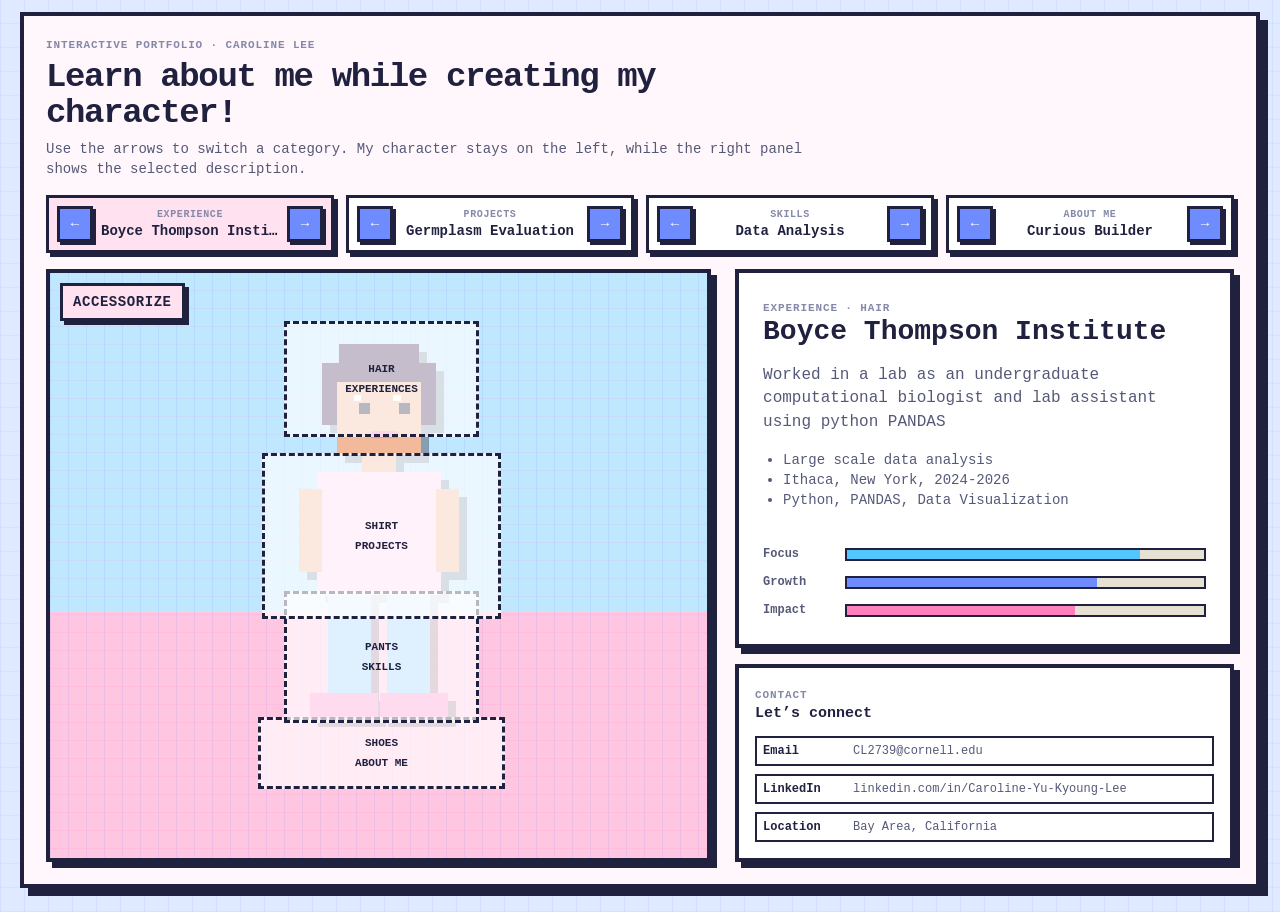
==== MAIN.html @ 35ffd101 "Main File Commit" ====
<!doctype html>
<html lang="en">
<head>
<meta charset="utf-8" />
<meta name="viewport" content="width=device-width, initial-scale=1" />
<title>Pixel Character Portfolio</title>
<style>
    :root {
      color-scheme: light;
      --bg-chrome: #dfe9ff;
      --bg-editor: #fff7fb;
      --bg-card: #ffffff;
      --text-primary: #20213f;
      --text-secondary: #555978;
      --text-muted: #8589a8;
      --stroke: #20213f;
      --accent: #6f8cff;
      --accent-dark: #5574e8;
      --green: #54c6ff;
      --orange: #ff7fbd;
      --yellow: #ffe1f0;
      --shadow: #20213f;
      --space-1: 4px;
      --space-2: 8px;
      --space-3: 12px;
      --space-4: 16px;
      --space-5: 20px;
      --space-6: 24px;
      font-family: "Courier New", ui-monospace, SFMono-Regular, Menlo, Consolas, monospace;
    }
 
    * { box-sizing: border-box; }
    html, body { height: 100%; }
    body {
      margin: 0;
      min-height: 100vh;
      min-height: 100svh;
      color: var(--text-primary);
      background:
        linear-gradient(90deg, rgba(111,140,255,.10) 1px, transparent 1px),
        linear-gradient(0deg, rgba(255,127,189,.10) 1px, transparent 1px),
        var(--bg-chrome);
      background-size: 24px 24px;
      image-rendering: pixelated;
      -webkit-font-smoothing: none;
      font-size: 14px;
      line-height: 20px;
    }
 
    h1, h2, h3, p { margin: 0; }
    h1 { font-size: clamp(22px, 3vw, 34px); line-height: 1.05; font-weight: 900; letter-spacing: -0.04em; }
    h2 { font-size: clamp(20px, 2.2vw, 28px); line-height: 1.1; font-weight: 900; }
    h3 { font-size: 15px; line-height: 20px; font-weight: 900; }
    button { font: inherit; cursor: pointer; }
    strong { font-weight: 900; }
 
    .page {
      width: min(1240px, calc(100vw - 24px));
      height: calc(100svh - 24px);
      margin: 12px auto;
      padding: clamp(12px, 2vw, 22px);
      display: grid;
      grid-template-rows: auto auto minmax(0, 1fr);
      gap: var(--space-4);
      background: var(--bg-editor);
      border: 4px solid var(--stroke);
      box-shadow: 8px 8px 0 var(--shadow);
      overflow: hidden;
    }
 
    .topbar {
      display: flex;
      align-items: flex-end;
      justify-content: space-between;
      gap: var(--space-4);
    }
 
    .intro { display: grid; gap: var(--space-2); max-width: 760px; }
    .eyebrow {
      font-size: 11px;
      line-height: 14px;
      font-weight: 900;
      letter-spacing: .08em;
      text-transform: uppercase;
      color: var(--text-muted);
    }
    .text-secondary { color: var(--text-secondary); }
    .text-small { font-size: 12px; line-height: 16px; }
 
 
    .switchboard {
      display: grid;
      grid-template-columns: repeat(4, minmax(0, 1fr));
      gap: var(--space-3);
    }
 
    .switch-card {
      display: grid;
      grid-template-columns: 36px minmax(0, 1fr) 36px;
      gap: var(--space-2);
      align-items: center;
      padding: var(--space-2);
      border: 3px solid var(--stroke);
      background: #ffffff;
      box-shadow: 4px 4px 0 var(--shadow);
    }
    .switch-card.active { background: var(--yellow); }
    .switch-meta { min-width: 0; text-align: center; }
    .switch-label {
      display: block;
      font-size: 10px;
      line-height: 13px;
      font-weight: 900;
      letter-spacing: .06em;
      text-transform: uppercase;
      color: var(--text-muted);
    }
    .switch-name {
      display: block;
      overflow: hidden;
      text-overflow: ellipsis;
      white-space: nowrap;
      font-weight: 900;
    }
    .arrow {
      width: 36px;
      height: 36px;
      border: 3px solid var(--stroke);
      background: var(--accent);
      color: #ffffff;
      box-shadow: 3px 3px 0 var(--shadow);
      font-weight: 900;
    }
    .arrow:hover, .arrow:focus-visible { background: var(--accent-dark); outline: 3px solid var(--orange); outline-offset: 2px; }
    .arrow:active { transform: translate(3px, 3px); box-shadow: none; }
 
    .play-area {
      min-height: 0;
      display: grid;
      grid-template-columns: minmax(390px, 58%) minmax(320px, 42%);
      gap: clamp(14px, 2vw, 24px);
      align-items: stretch;
    }
 
    .panel {
      min-height: 0;
      border: 4px solid var(--stroke);
      background: var(--bg-card);
      box-shadow: 6px 6px 0 var(--shadow);
    }
 
    .info-column {
      min-height: 0;
      height: 100%;
      display: grid;
      grid-template-rows: minmax(0, 1fr) auto;
      gap: var(--space-4);
    }
 
    .description-panel {
      min-height: 0;
      height: 100%;
      padding: clamp(16px, 2vw, 24px);
      display: grid;
      grid-template-rows: auto auto minmax(0, 1fr) auto;
      gap: var(--space-4);
      overflow: hidden;
    }
 
    .contact-panel {
      padding: var(--space-4);
      display: grid;
      gap: var(--space-3);
    }
    .contact-grid {
      display: grid;
      grid-template-columns: 1fr;
      gap: var(--space-2);
    }
    .contact-item {
      display: grid;
      grid-template-columns: 82px minmax(0, 1fr);
      gap: var(--space-2);
      align-items: center;
      min-height: 30px;
      padding: 4px 6px;
      border: 2px solid var(--stroke);
      background: #ffffff;
      font-size: 12px;
      line-height: 16px;
    }
    .contact-item span:last-child {
      overflow: hidden;
      text-overflow: ellipsis;
      white-space: nowrap;
      color: var(--text-secondary);
    }
 
    .detail-header {
      display: flex;
      align-items: flex-start;
      justify-content: space-between;
      gap: var(--space-3);
    }
 
    .badge {
      display: inline-flex;
      align-items: center;
      padding: 4px 8px;
      border: 3px solid var(--stroke);
      background: var(--accent);
      color: #ffffff;
      box-shadow: 3px 3px 0 var(--shadow);
      font-size: 11px;
      line-height: 14px;
      font-weight: 900;
      letter-spacing: .04em;
      text-transform: uppercase;
      white-space: nowrap;
    }
 
    .detail-body {
      color: var(--text-secondary);
      font-size: clamp(14px, 1.3vw, 16px);
      line-height: 1.45;
    }
 
    .detail-list {
      margin: 0;
      padding-left: 20px;
      color: var(--text-secondary);
      overflow: auto;
    }
 
    .stats { display: grid; gap: var(--space-2); }
    .stat-row {
      display: grid;
      grid-template-columns: 74px 1fr;
      gap: var(--space-2);
      align-items: center;
      color: var(--text-secondary);
      font-size: 12px;
    }
    .bar-track {
      height: 13px;
      border: 2px solid var(--stroke);
      background: #e6e1d3;
    }
    .bar-fill { height: 100%; width: var(--w); background: var(--green); }
 
    .stage-panel {
      height: 100%;
      min-height: 0;
      display: grid;
      place-items: center;
      position: relative;
      overflow: hidden;
      background-color: #9bd2ff;
      background-size: 18px 18px, 18px 18px, auto;
    }
    .stage-panel.scene-field {
      background:
        linear-gradient(90deg, rgba(111,140,255,.13) 1px, transparent 1px),
        linear-gradient(0deg, rgba(255,127,189,.13) 1px, transparent 1px),
        linear-gradient(180deg, #bfe8ff 0 58%, #ffc6e2 58% 100%);
      background-size: 18px 18px, 18px 18px, auto;
    }
    .stage-panel.scene-lab {
      background:
        linear-gradient(90deg, rgba(111,140,255,.18) 2px, transparent 2px),
        linear-gradient(0deg, rgba(255,127,189,.18) 2px, transparent 2px),
        linear-gradient(180deg, #e5f6ff 0 60%, #ffd7ef 60% 100%);
      background-size: 32px 32px, 32px 32px, auto;
    }
    .stage-panel.scene-sunset {
      background:
        linear-gradient(90deg, rgba(255,255,255,.22) 1px, transparent 1px),
        linear-gradient(0deg, rgba(255,255,255,.22) 1px, transparent 1px),
        linear-gradient(180deg, #ff8fcf 0 22%, #ffd7ef 22% 58%, #9bd2ff 58% 100%);
      background-size: 20px 20px, 20px 20px, auto;
    }
    .stage-panel.scene-scroll {
      background:
        linear-gradient(90deg, rgba(27,27,36,.08) 1px, transparent 1px),
        linear-gradient(0deg, rgba(27,27,36,.08) 1px, transparent 1px),
        repeating-linear-gradient(90deg, #9bd2ff 0 80px, #ffb3dc 80px 160px);
      background-size: 18px 18px, 18px 18px, auto;
      animation: scene-pan 8s linear infinite;
    }
    .stage-panel.scene-stars {
      background:
        radial-gradient(circle, #fff 0 2px, transparent 3px),
        radial-gradient(circle, #fff0a6 0 2px, transparent 3px),
        linear-gradient(180deg, #31346b 0 66%, #5b3f7d 66% 100%);
      background-size: 72px 72px, 114px 114px, auto;
      background-position: 0 0, 24px 36px, 0 0;
      animation: scene-drift 10s linear infinite;
    }
    @keyframes scene-pan {
      from { background-position: 0 0, 0 0, 0 0; }
      to { background-position: 18px 18px, 18px 18px, -320px 0; }
    }
    @keyframes scene-drift {
      from { background-position: 0 0, 24px 36px, 0 0; }
      to { background-position: 72px 72px, 138px 150px, 0 0; }
    }
 
    .accessorize-btn {
      position: absolute;
      top: 10px;
      left: 10px;
      z-index: 30;
      padding: 6px 10px;
      border: 3px solid var(--stroke);
      background: var(--yellow);
      color: var(--text-primary);
      box-shadow: 4px 4px 0 var(--shadow);
      font-weight: 900;
      text-transform: uppercase;
      letter-spacing: .04em;
    }
    .accessorize-btn:hover,
    .accessorize-btn:focus-visible {
      background: #ffffff;
      outline: 3px solid var(--orange);
      outline-offset: 2px;
    }
    .accessorize-btn:active { transform: translate(4px, 4px); box-shadow: none; }
 
    .accessory-menu {
      position: absolute;
      top: 56px;
      left: 10px;
      z-index: 29;
      width: min(330px, calc(100% - 20px));
      max-height: calc(100% - 76px);
      overflow: auto;
      display: none;
      gap: var(--space-3);
      padding: var(--space-4);
      border: 4px solid var(--stroke);
      background: rgba(255, 255, 255, .96);
      box-shadow: 6px 6px 0 var(--shadow);
    }
    .accessory-menu.open { display: grid; }
    .accessory-menu-header { display: flex; justify-content: space-between; gap: var(--space-3); align-items: flex-start; }
    .close-menu {
      width: 30px;
      height: 30px;
      border: 3px solid var(--stroke);
      background: var(--orange);
      color: #ffffff;
      box-shadow: 3px 3px 0 var(--shadow);
      font-weight: 900;
    }
    .accessory-grid { display: grid; gap: var(--space-2); }
    .accessory-card {
      display: grid;
      grid-template-columns: 42px minmax(0, 1fr);
      gap: var(--space-2);
      align-items: center;
      width: 100%;
      padding: var(--space-2);
      border: 3px solid var(--stroke);
      background: #fff7fb;
      color: var(--text-primary);
      text-align: left;
      box-shadow: 3px 3px 0 var(--shadow);
    }
    .accessory-card.active { background: #dfe9ff; }
    .accessory-card:hover,
    .accessory-card:focus-visible { outline: 3px solid var(--accent); outline-offset: 2px; }
    .accessory-icon {
      width: 42px;
      height: 42px;
      display: grid;
      place-items: center;
      border: 2px solid var(--stroke);
      background: #ffffff;
      font-size: 22px;
    }
    .accessory-title { display: block; font-weight: 900; white-space: nowrap; overflow: hidden; text-overflow: ellipsis; }
    .accessory-fact { display: block; color: var(--text-secondary); font-size: 12px; line-height: 16px; }
    .accessory-note {
      padding: var(--space-2);
      border: 2px solid var(--stroke);
      background: var(--yellow);
      font-size: 12px;
      line-height: 16px;
    }
    .accessory-layer {
      position: absolute;
      inset: 0;
      z-index: 10;
      pointer-events: none;
      user-select: none;
    }
    .pixel-headphones {
      position: absolute;
      top: 11%;
      left: 28%;
      width: 44%;
      height: 15%;
    }
    .pixel-headphones::before,
    .pixel-headphones::after {
      content: "";
      position: absolute;
      top: 32%;
      width: 18%;
      height: 54%;
      border: 4px solid var(--stroke);
      background: var(--orange);
      box-shadow: 3px 3px 0 rgba(32,33,63,.35);
    }
    .pixel-headphones::before { left: 0; }
    .pixel-headphones::after { right: 0; }
    .pixel-band {
      position: absolute;
      left: 13%;
      top: 0;
      width: 74%;
      height: 58%;
      border-top: 5px solid var(--stroke);
      border-left: 5px solid var(--stroke);
      border-right: 5px solid var(--stroke);
      border-radius: 999px 999px 0 0;
    }
    .sparkle-set span {
      position: absolute;
      width: 14px;
      height: 14px;
      background: #ffffff;
      border: 2px solid var(--stroke);
      transform: rotate(45deg);
      box-shadow: 2px 2px 0 rgba(32,33,63,.35);
    }
    .sparkle-set span:nth-child(1) { top: 16%; left: 18%; }
    .sparkle-set span:nth-child(2) { top: 25%; right: 18%; width: 10px; height: 10px; }
    .sparkle-set span:nth-child(3) { top: 43%; left: 14%; width: 8px; height: 8px; }
    .bow-accessory {
      position: absolute;
      top: 9%;
      right: 30%;
      width: 74px;
      height: 42px;
    }
    .bow-accessory::before,
    .bow-accessory::after {
      content: "";
      position: absolute;
      top: 7px;
      width: 30px;
      height: 28px;
      border: 3px solid var(--stroke);
      background: #ff8fcf;
    }
    .bow-accessory::before { left: 0; }
    .bow-accessory::after { right: 0; }
    .bow-knot {
      position: absolute;
      left: 29px;
      top: 13px;
      width: 16px;
      height: 16px;
      border: 3px solid var(--stroke);
      background: #ffd7ef;
      z-index: 1;
    }
    .accessory-none { display: none; }
 
    .character-stage {
      position: relative;
      isolation: isolate;
      width: min(40vw, 430px);
      height: min(100%, 560px);
      aspect-ratio: 4 / 5;
      max-width: 92%;
      max-height: calc(100% - 34px);
      transform: translateY(14px);
    }
 
    .body-guide, .layer, .placeholder-part {
      position: absolute;
      inset: 0;
      width: 100%;
      height: 100%;
      pointer-events: none;
      user-select: none;
    }
    .body-guide {
      z-index: 1;
      shape-rendering: crispEdges;
      image-rendering: pixelated;
      filter: drop-shadow(8px 8px 0 rgba(27,27,36,.35));
    }
    .layer {
      z-index: var(--z);
      object-fit: contain;
      object-position: center center;
      image-rendering: pixelated;
      image-rendering: crisp-edges;
    }
    .layer[src=""], .layer:not([src]) { opacity: 0; }
 
    .placeholder-part {
      color: var(--text-primary);
      font-size: 11px;
      text-align: center;
      font-weight: 900;
    }
    .placeholder-part::before {
      position: absolute;
      border: 3px dashed var(--stroke);
      background: rgba(255,255,255,.68);
      display: grid;
      place-items: center;
    }
    .placeholder-hair { z-index: 5; } .placeholder-hair::before { top: 3%; left: 28%; width: 44%; height: 20%; content: "HAIR\A EXPERIENCES"; white-space: pre; }
    .placeholder-shirt { z-index: 4; } .placeholder-shirt::before { top: 27%; left: 23%; width: 54%; height: 29%; content: "SHIRT\A PROJECTS"; white-space: pre; }
    .placeholder-pants { z-index: 3; } .placeholder-pants::before { top: 52%; left: 28%; width: 44%; height: 23%; content: "PANTS\A SKILLS"; white-space: pre; }
    .placeholder-shoes { z-index: 2; } .placeholder-shoes::before { top: 75%; left: 22%; width: 56%; height: 12%; content: "SHOES\A ABOUT ME"; white-space: pre; }
 
    @media (max-width: 980px) {
      .page {
        height: auto;
        min-height: calc(100svh - 16px);
        overflow: visible;
      }
      .topbar { align-items: flex-start; }
      .switchboard { grid-template-columns: repeat(2, minmax(0, 1fr)); }
      .play-area {
        grid-template-columns: 1fr;
        grid-template-rows: minmax(430px, 58svh) auto;
      }
      .info-column { height: auto; }
      .description-panel { min-height: 300px; overflow: visible; }
      .character-stage { width: min(82vw, 410px); height: min(56svh, 590px); }
    }
 
    @media (max-width: 560px) {
      .page { width: min(100vw, calc(100vw - 12px)); margin: 6px auto; padding: 10px; box-shadow: 4px 4px 0 var(--shadow); }
      .switchboard { grid-template-columns: 1fr; }
      .switch-card { grid-template-columns: 40px minmax(0, 1fr) 40px; }
      .arrow { width: 40px; height: 40px; }
      .play-area { grid-template-rows: 520px auto; }
      .character-stage { width: 100%; height: 500px; }
    }
</style>
</head>
<body>
<main class="page">
<header class="topbar">
<div class="intro">
<span class="eyebrow">Interactive portfolio · Caroline Lee</span>
<h1>Learn about me while creating my character!</h1>
<p class="text-secondary">Use the arrows to switch a category. My character stays on the left, while the right panel shows the selected description.</p>
</div>
</header>
 
    <nav class="switchboard" aria-label="Character customization controls">
<div class="switch-card active" data-control="hair">
<button class="arrow" data-layer="hair" data-dir="-1" aria-label="Previous experience">←</button>
<div class="switch-meta"><span class="switch-label">Experience</span><span class="switch-name" id="hairName">Field Research</span></div>
<button class="arrow" data-layer="hair" data-dir="1" aria-label="Next experience">→</button>
</div>
<div class="switch-card" data-control="shirt">
<button class="arrow" data-layer="shirt" data-dir="-1" aria-label="Previous project">←</button>
<div class="switch-meta"><span class="switch-label">Projects</span><span class="switch-name" id="shirtName">Germplasm Evaluation</span></div>
<button class="arrow" data-layer="shirt" data-dir="1" aria-label="Next project">→</button>
</div>
<div class="switch-card" data-control="pants">
<button class="arrow" data-layer="pants" data-dir="-1" aria-label="Previous skill">←</button>
<div class="switch-meta"><span class="switch-label">Skills</span><span class="switch-name" id="pantsName">Data Analysis</span></div>
<button class="arrow" data-layer="pants" data-dir="1" aria-label="Next skill">→</button>
</div>
<div class="switch-card" data-control="shoes">
<button class="arrow" data-layer="shoes" data-dir="-1" aria-label="Previous about me item">←</button>
<div class="switch-meta"><span class="switch-label">About me</span><span class="switch-name" id="shoesName">Curious Builder</span></div>
<button class="arrow" data-layer="shoes" data-dir="1" aria-label="Next about me item">→</button>
</div>
</nav>
 
    <section class="play-area">
<section class="panel stage-panel scene-field" id="stagePanel" aria-label="Layered pixel character preview">
<button class="accessorize-btn" id="accessorizeBtn" type="button" aria-expanded="false" aria-controls="accessoryMenu">Accessorize</button>
<div class="accessory-menu" id="accessoryMenu" role="dialog" aria-label="Accessory menu">
<div class="accessory-menu-header">
<div>
<span class="eyebrow">Accessory menu</span>
<h3>Choose a cute extra</h3>
</div>
<button class="close-menu" id="closeAccessoryMenu" type="button" aria-label="Close accessory menu">×</button>
</div>
<div class="accessory-grid" id="accessoryGrid"></div>
<p class="accessory-note"><strong>Edit tip:</strong> add your own songs, facts, and cute items in the <code>accessories</code> list near the bottom of this file.</p>
</div>
<div class="character-stage" id="characterStage">
<svg class="body-guide" viewBox="0 0 700 1000" role="img" aria-label="Pixel body guide">
<!-- Cute short-legged pixel sim guide -->
<rect x="278" y="72" width="144" height="36" fill="#4b315f"/>
<rect x="246" y="108" width="208" height="112" fill="#4b315f"/>
<rect x="274" y="142" width="152" height="132" fill="#f2b99b"/>
<rect x="320" y="258" width="60" height="48" fill="#f2b99b"/>
<rect x="238" y="306" width="224" height="222" fill="#ffd7ef"/>
<rect x="204" y="336" width="42" height="150" fill="#f2b99b"/>
<rect x="454" y="336" width="42" height="150" fill="#f2b99b"/>
<rect x="258" y="528" width="78" height="178" fill="#9bd2ff"/>
<rect x="364" y="528" width="78" height="178" fill="#9bd2ff"/>
<rect x="224" y="706" width="124" height="48" fill="#ff8fcf"/>
<rect x="352" y="706" width="124" height="48" fill="#ff8fcf"/>
<rect x="314" y="180" width="20" height="20" fill="#20213f"/>
<rect x="386" y="180" width="20" height="20" fill="#20213f"/>
<rect x="336" y="230" width="48" height="14" fill="#ff7fbd"/>
<rect x="304" y="166" width="14" height="10" fill="#ffffff"/>
<rect x="376" y="166" width="14" height="10" fill="#ffffff"/>
</svg>
<div class="placeholder-part placeholder-shoes"></div>
<div class="placeholder-part placeholder-pants"></div>
<div class="placeholder-part placeholder-shirt"></div>
<div class="placeholder-part placeholder-hair"></div>
<img class="layer" id="shoesLayer" alt="Current shoes design" style="--z: 6;" />
<img class="layer" id="pantsLayer" alt="Current pants design" style="--z: 7;" />
<img class="layer" id="shirtLayer" alt="Current shirt design" style="--z: 8;" />
<img class="layer" id="hairLayer" alt="Current hair design" style="--z: 9;" />
<div class="accessory-layer" id="accessoryLayer" aria-hidden="true"></div>
</div>
</section>
 
      <aside class="info-column">
<article class="panel description-panel" aria-live="polite">
<div class="detail-header">
<div>
<span class="eyebrow" id="detailCategory">Experience · Hair</span>
<h2 id="detailTitle">Field Research</h2>
</div>
</div>
 
          <p class="detail-body" id="detailBody">Replace this with an experience summary, such as internships, field trials, lab work, leadership, or work history.</p>
 
          <ul class="detail-list" id="detailBullets"></ul>
 
          <div class="stats">
<div class="stat-row"><strong>Focus</strong><div class="bar-track"><div class="bar-fill" id="barFocus" style="--w: 82%;"></div></div></div>
<div class="stat-row"><strong>Growth</strong><div class="bar-track"><div class="bar-fill" id="barGrowth" style="--w: 70%; background: var(--accent);"></div></div></div>
<div class="stat-row"><strong>Impact</strong><div class="bar-track"><div class="bar-fill" id="barImpact" style="--w: 64%; background: var(--orange);"></div></div></div>
</div>
</article>
 
        <section class="panel contact-panel" aria-label="Contact information">
<div>
<span class="eyebrow">Contact</span>
<h3>Let’s connect</h3>
</div>
<div class="contact-grid">
<div class="contact-item"><strong>Email</strong><span>CL2739@cornell.edu</span></div>
<div class="contact-item"><strong>LinkedIn</strong><span>linkedin.com/in/Caroline-Yu-Kyoung-Lee</span></div>
<div class="contact-item"><strong>Location</strong><span>Bay Area, California</span></div>
</div>
</section>
</aside>
</section>
</main>
 
  <script>
    /*
      Add your final transparent PNG/WebP paths in each image field.
      Keep every design on the same transparent canvas size so the layers align.
      hair = experiences, shirt = projects, pants = skills, shoes = about me.
    */
    const portfolio = {
      hair: {
        label: "Experience",
        itemType: "Hair",
        imageId: "hairLayer",
        nameId: "hairName",
        items: [
          { name: "Boyce Thompson Institute", image: "", body: "Worked in a lab as an undergraduate computational biologist and lab assistant using python PANDAS", bullets: ["Large scale data analysis", "Ithaca, New York, 2024-2026", "Python, PANDAS, Data Visualization"], stats: [82, 70, 64] },
          { name: "Syngenta", image: "", body: "Use this slot for an experience that shows how you worked with people, communicated results, or supported a shared goal.", bullets: ["Collaboration context", "Your specific role", "Outcome or reflection"], stats: [74, 80, 68] },
          { name: "UC Davis USAID", image: "", body: "Use this slot for a class, training, research placement, or hands-on learning experience that shaped your direction.", bullets: ["Tools or methods used", "Problem explored", "How it connects to your goals"], stats: [78, 88, 58] }
        ]
      },
      shirt: {
        label: "Projects",
        itemType: "Shirt",
        imageId: "shirtLayer",
        nameId: "shirtName",
        items: [
          { name: "Germplasm Evaluation", image: "", body: "Describe a project here: the question, your approach, and the result. Keep it short enough to scan.", bullets: ["Project goal", "Methods or data", "Result, product, or takeaway"], stats: [80, 76, 72] },
          { name: "Data Story", image: "", body: "Use this for a project where you turned information into a clear recommendation, visual, or presentation.", bullets: ["Audience", "Dataset or source", "Decision it supported"], stats: [86, 74, 78] },
          { name: "Independent Build", image: "", body: "Use this for something you designed, coded, tested, organized, or created from scratch.", bullets: ["What you built", "Constraints", "What changed after feedback"], stats: [72, 84, 70] }
        ]
      },
      pants: {
        label: "Skills",
        itemType: "Pants",
        imageId: "pantsLayer",
        nameId: "pantsName",
        items: [
          { name: "Data Analysis", image: "", body: "List a skill and explain how you use it, not just that you have it.", bullets: ["Tools: R, Python, Excel, or similar", "Cleaning, visualization, or modeling", "How you check accuracy"], stats: [88, 78, 76] },
          { name: "Field Methods", image: "", body: "Use this for practical, hands-on skills that show reliability and attention to detail.", bullets: ["Sampling or measurement", "Protocol following", "Observation and documentation"], stats: [82, 72, 80] },
          { name: "Communication", image: "", body: "Use this for written, visual, and verbal communication skills.", bullets: ["Summaries and reports", "Presentations", "Translating technical detail for others"], stats: [76, 82, 74] }
        ]
      },
      shoes: {
        label: "About me",
        itemType: "Shoes",
        imageId: "shoesLayer",
        nameId: "shoesName",
        items: [
          { name: "Curious Builder", image: "", body: "Share a personal introduction here: what motivates you, what you notice, and what kind of work energizes you.", bullets: ["What you care about", "How you approach problems", "What you are growing toward"], stats: [84, 86, 70] },
          { name: "Grounded Learner", image: "", body: "Use this for values, learning style, or the way you respond to challenge and feedback.", bullets: ["How you learn", "What keeps you focused", "What teammates can expect from you"], stats: [78, 90, 66] },
          { name: "Future Direction", image: "", body: "Use this for goals, interests, and where you want the portfolio to point next.", bullets: ["Career interests", "Topics you want to explore", "The impact you want to make"], stats: [74, 84, 78] }
        ]
      }
    };
 
    const state = { hair: 0, shirt: 0, pants: 0, shoes: 0 };
    let activeLayer = "hair";
    let activeAccessory = 0;
    const accessories = [
      {
        name: "No accessory",
        icon: "·",
        fact: "A clean base look for the cute sim.",
        layerHtml: ""
      },
      {
        name: "Headphones",
        icon: "♫",
        fact: "Song slot: add a favorite song, study playlist, or comfort track here.",
        layerHtml: '<div class="pixel-headphones"><span class="pixel-band"></span></div>'
      },
      {
        name: "Sparkles",
        icon: "✦",
        fact: "Whimsical fact slot: add a tiny fun fact, motto, or hidden detail.",
        layerHtml: '<div class="sparkle-set"><span></span><span></span><span></span></div>'
      },
      {
        name: "Pink Bow",
        icon: "♡",
        fact: "Cute detail slot: add something soft, playful, or personal.",
        layerHtml: '<div class="bow-accessory"><span class="bow-knot"></span></div>'
      }
    ];
 
    function imageFor(layerName, index) {
      return portfolio[layerName].items[index].image || "";
    }
 
    function renderLayer(layerName) {
      const config = portfolio[layerName];
      const index = state[layerName];
      const item = config.items[index];
      document.getElementById(config.imageId).src = imageFor(layerName, index);
      document.getElementById(config.nameId).textContent = item.name;
      const control = document.querySelector(`.switch-card[data-control="${layerName}"]`);
      if (control) control.classList.toggle("active", layerName === activeLayer);
    }
 
    function renderDescription() {
      const config = portfolio[activeLayer];
      const item = config.items[state[activeLayer]];
      document.getElementById("detailCategory").textContent = `${config.label} · ${config.itemType}`;
      document.getElementById("detailTitle").textContent = item.name;
      document.getElementById("detailBody").textContent = item.body;
 
      const list = document.getElementById("detailBullets");
      list.innerHTML = "";
      item.bullets.forEach((bullet) => {
        const li = document.createElement("li");
        li.textContent = bullet;
        list.appendChild(li);
      });
 
      const stats = item.stats || [70, 70, 70];
      document.getElementById("barFocus").style.setProperty("--w", `${stats[0]}%`);
      document.getElementById("barGrowth").style.setProperty("--w", `${stats[1]}%`);
      document.getElementById("barImpact").style.setProperty("--w", `${stats[2]}%`);
    }
 
    function renderAccessories() {
      const grid = document.getElementById("accessoryGrid");
      grid.innerHTML = "";
      accessories.forEach((item, index) => {
        const button = document.createElement("button");
        button.type = "button";
        button.className = `accessory-card${index === activeAccessory ? " active" : ""}`;
        button.innerHTML = `
<span class="accessory-icon">${item.icon}</span>
<span><span class="accessory-title">${item.name}</span><span class="accessory-fact">${item.fact}</span></span>
        `;
        button.addEventListener("click", () => {
          activeAccessory = index;
          renderAccessories();
          document.getElementById("accessoryMenu").classList.remove("open");
          document.getElementById("accessorizeBtn").setAttribute("aria-expanded", "false");
        });
        grid.appendChild(button);
      });
      document.getElementById("accessoryLayer").innerHTML = accessories[activeAccessory].layerHtml;
    }
 
    function renderAll() {
      Object.keys(portfolio).forEach(renderLayer);
      renderDescription();
      renderAccessories();
    }
 
    function shift(layerName, direction) {
      const length = portfolio[layerName].items.length;
      state[layerName] = (state[layerName] + direction + length) % length;
      activeLayer = layerName;
      renderAll();
    }
 
    document.querySelectorAll(".arrow[data-layer]").forEach((button) => {
      button.addEventListener("click", () => shift(button.dataset.layer, Number(button.dataset.dir)));
    });
 
    document.addEventListener("keydown", (event) => {
      if (event.altKey || event.ctrlKey || event.metaKey) return;
      if (event.key === "ArrowRight") shift(activeLayer, 1);
      if (event.key === "ArrowLeft") shift(activeLayer, -1);
      const order = ["hair", "shirt", "pants", "shoes"];
      if (["1", "2", "3", "4"].includes(event.key)) {
        activeLayer = order[Number(event.key) - 1];
        renderAll();
      }
      if (event.key === "Escape") {
        accessoryMenu.classList.remove("open");
        accessorizeBtn.setAttribute("aria-expanded", "false");
      }
    });
 
    renderAll();
</script>
</body>
</html>
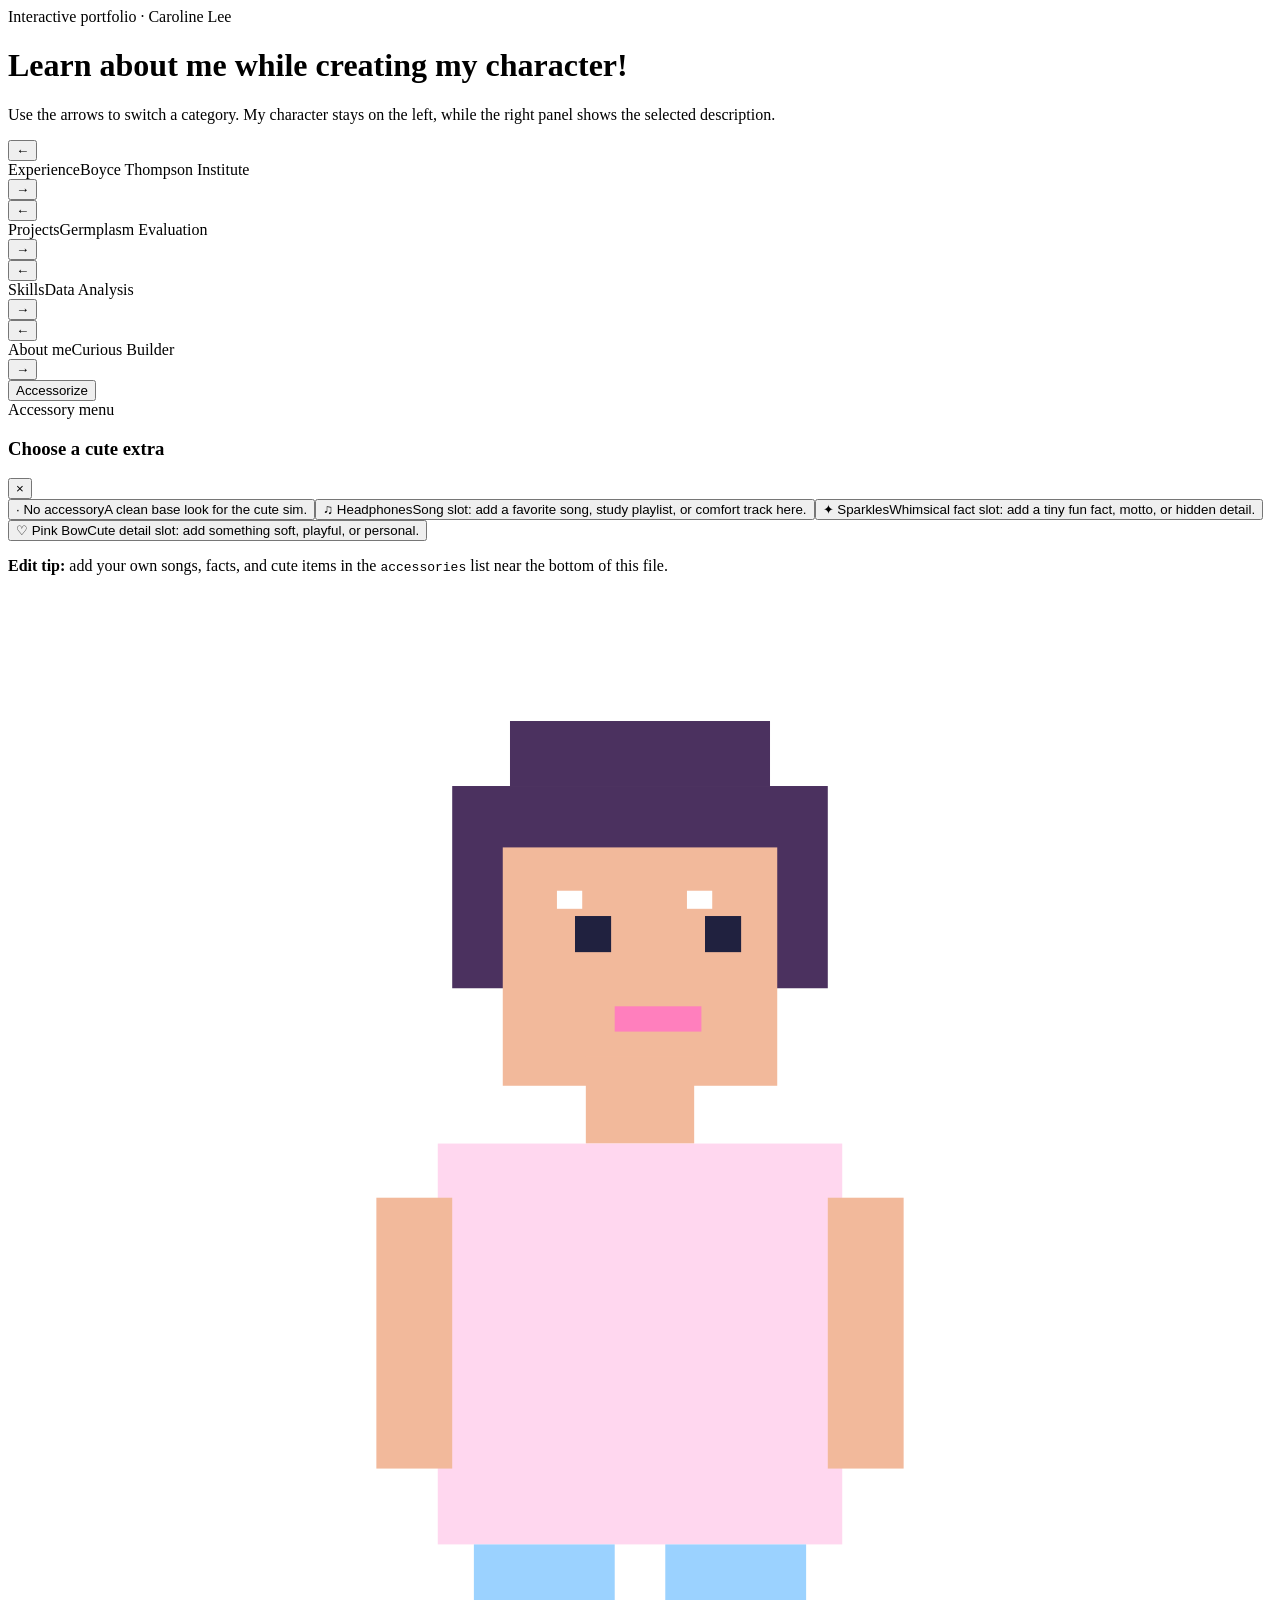
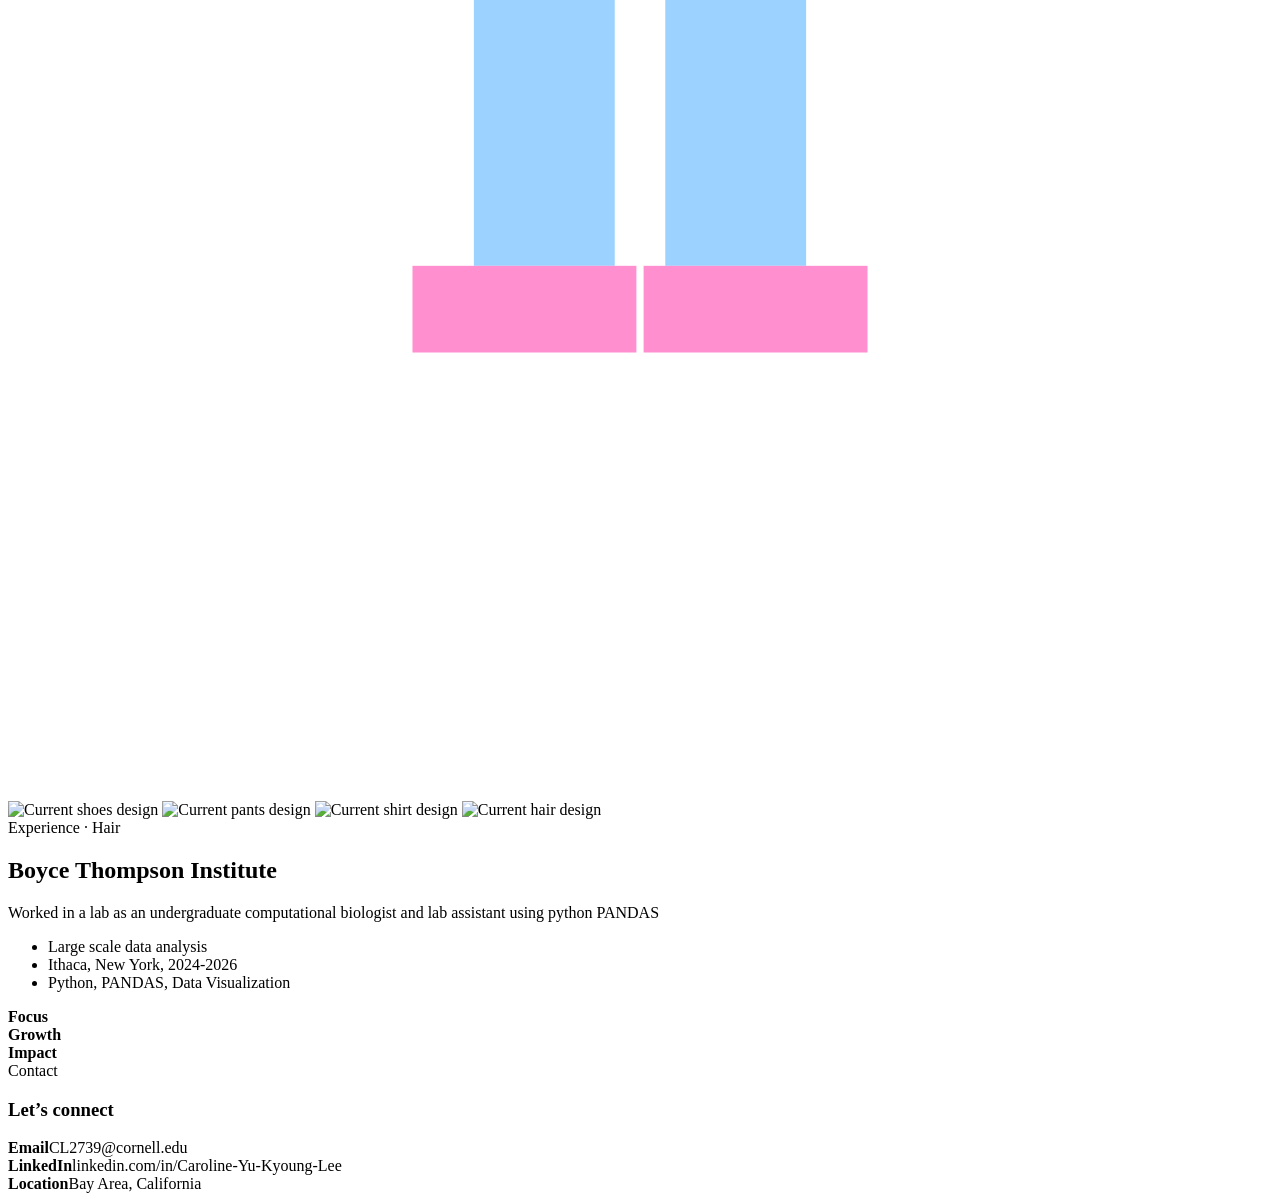
==== commit ffbfb360: "css file" ====
--- a/MAIN.html
+++ b/MAIN.html
@@ -4,549 +4,7 @@
 <meta charset="utf-8" />
 <meta name="viewport" content="width=device-width, initial-scale=1" />
 <title>Pixel Character Portfolio</title>
-<style>
-    :root {
-      color-scheme: light;
-      --bg-chrome: #dfe9ff;
-      --bg-editor: #fff7fb;
-      --bg-card: #ffffff;
-      --text-primary: #20213f;
-      --text-secondary: #555978;
-      --text-muted: #8589a8;
-      --stroke: #20213f;
-      --accent: #6f8cff;
-      --accent-dark: #5574e8;
-      --green: #54c6ff;
-      --orange: #ff7fbd;
-      --yellow: #ffe1f0;
-      --shadow: #20213f;
-      --space-1: 4px;
-      --space-2: 8px;
-      --space-3: 12px;
-      --space-4: 16px;
-      --space-5: 20px;
-      --space-6: 24px;
-      font-family: "Courier New", ui-monospace, SFMono-Regular, Menlo, Consolas, monospace;
-    }
- 
-    * { box-sizing: border-box; }
-    html, body { height: 100%; }
-    body {
-      margin: 0;
-      min-height: 100vh;
-      min-height: 100svh;
-      color: var(--text-primary);
-      background:
-        linear-gradient(90deg, rgba(111,140,255,.10) 1px, transparent 1px),
-        linear-gradient(0deg, rgba(255,127,189,.10) 1px, transparent 1px),
-        var(--bg-chrome);
-      background-size: 24px 24px;
-      image-rendering: pixelated;
-      -webkit-font-smoothing: none;
-      font-size: 14px;
-      line-height: 20px;
-    }
- 
-    h1, h2, h3, p { margin: 0; }
-    h1 { font-size: clamp(22px, 3vw, 34px); line-height: 1.05; font-weight: 900; letter-spacing: -0.04em; }
-    h2 { font-size: clamp(20px, 2.2vw, 28px); line-height: 1.1; font-weight: 900; }
-    h3 { font-size: 15px; line-height: 20px; font-weight: 900; }
-    button { font: inherit; cursor: pointer; }
-    strong { font-weight: 900; }
- 
-    .page {
-      width: min(1240px, calc(100vw - 24px));
-      height: calc(100svh - 24px);
-      margin: 12px auto;
-      padding: clamp(12px, 2vw, 22px);
-      display: grid;
-      grid-template-rows: auto auto minmax(0, 1fr);
-      gap: var(--space-4);
-      background: var(--bg-editor);
-      border: 4px solid var(--stroke);
-      box-shadow: 8px 8px 0 var(--shadow);
-      overflow: hidden;
-    }
- 
-    .topbar {
-      display: flex;
-      align-items: flex-end;
-      justify-content: space-between;
-      gap: var(--space-4);
-    }
- 
-    .intro { display: grid; gap: var(--space-2); max-width: 760px; }
-    .eyebrow {
-      font-size: 11px;
-      line-height: 14px;
-      font-weight: 900;
-      letter-spacing: .08em;
-      text-transform: uppercase;
-      color: var(--text-muted);
-    }
-    .text-secondary { color: var(--text-secondary); }
-    .text-small { font-size: 12px; line-height: 16px; }
- 
- 
-    .switchboard {
-      display: grid;
-      grid-template-columns: repeat(4, minmax(0, 1fr));
-      gap: var(--space-3);
-    }
- 
-    .switch-card {
-      display: grid;
-      grid-template-columns: 36px minmax(0, 1fr) 36px;
-      gap: var(--space-2);
-      align-items: center;
-      padding: var(--space-2);
-      border: 3px solid var(--stroke);
-      background: #ffffff;
-      box-shadow: 4px 4px 0 var(--shadow);
-    }
-    .switch-card.active { background: var(--yellow); }
-    .switch-meta { min-width: 0; text-align: center; }
-    .switch-label {
-      display: block;
-      font-size: 10px;
-      line-height: 13px;
-      font-weight: 900;
-      letter-spacing: .06em;
-      text-transform: uppercase;
-      color: var(--text-muted);
-    }
-    .switch-name {
-      display: block;
-      overflow: hidden;
-      text-overflow: ellipsis;
-      white-space: nowrap;
-      font-weight: 900;
-    }
-    .arrow {
-      width: 36px;
-      height: 36px;
-      border: 3px solid var(--stroke);
-      background: var(--accent);
-      color: #ffffff;
-      box-shadow: 3px 3px 0 var(--shadow);
-      font-weight: 900;
-    }
-    .arrow:hover, .arrow:focus-visible { background: var(--accent-dark); outline: 3px solid var(--orange); outline-offset: 2px; }
-    .arrow:active { transform: translate(3px, 3px); box-shadow: none; }
- 
-    .play-area {
-      min-height: 0;
-      display: grid;
-      grid-template-columns: minmax(390px, 58%) minmax(320px, 42%);
-      gap: clamp(14px, 2vw, 24px);
-      align-items: stretch;
-    }
- 
-    .panel {
-      min-height: 0;
-      border: 4px solid var(--stroke);
-      background: var(--bg-card);
-      box-shadow: 6px 6px 0 var(--shadow);
-    }
- 
-    .info-column {
-      min-height: 0;
-      height: 100%;
-      display: grid;
-      grid-template-rows: minmax(0, 1fr) auto;
-      gap: var(--space-4);
-    }
- 
-    .description-panel {
-      min-height: 0;
-      height: 100%;
-      padding: clamp(16px, 2vw, 24px);
-      display: grid;
-      grid-template-rows: auto auto minmax(0, 1fr) auto;
-      gap: var(--space-4);
-      overflow: hidden;
-    }
- 
-    .contact-panel {
-      padding: var(--space-4);
-      display: grid;
-      gap: var(--space-3);
-    }
-    .contact-grid {
-      display: grid;
-      grid-template-columns: 1fr;
-      gap: var(--space-2);
-    }
-    .contact-item {
-      display: grid;
-      grid-template-columns: 82px minmax(0, 1fr);
-      gap: var(--space-2);
-      align-items: center;
-      min-height: 30px;
-      padding: 4px 6px;
-      border: 2px solid var(--stroke);
-      background: #ffffff;
-      font-size: 12px;
-      line-height: 16px;
-    }
-    .contact-item span:last-child {
-      overflow: hidden;
-      text-overflow: ellipsis;
-      white-space: nowrap;
-      color: var(--text-secondary);
-    }
- 
-    .detail-header {
-      display: flex;
-      align-items: flex-start;
-      justify-content: space-between;
-      gap: var(--space-3);
-    }
- 
-    .badge {
-      display: inline-flex;
-      align-items: center;
-      padding: 4px 8px;
-      border: 3px solid var(--stroke);
-      background: var(--accent);
-      color: #ffffff;
-      box-shadow: 3px 3px 0 var(--shadow);
-      font-size: 11px;
-      line-height: 14px;
-      font-weight: 900;
-      letter-spacing: .04em;
-      text-transform: uppercase;
-      white-space: nowrap;
-    }
- 
-    .detail-body {
-      color: var(--text-secondary);
-      font-size: clamp(14px, 1.3vw, 16px);
-      line-height: 1.45;
-    }
- 
-    .detail-list {
-      margin: 0;
-      padding-left: 20px;
-      color: var(--text-secondary);
-      overflow: auto;
-    }
- 
-    .stats { display: grid; gap: var(--space-2); }
-    .stat-row {
-      display: grid;
-      grid-template-columns: 74px 1fr;
-      gap: var(--space-2);
-      align-items: center;
-      color: var(--text-secondary);
-      font-size: 12px;
-    }
-    .bar-track {
-      height: 13px;
-      border: 2px solid var(--stroke);
-      background: #e6e1d3;
-    }
-    .bar-fill { height: 100%; width: var(--w); background: var(--green); }
- 
-    .stage-panel {
-      height: 100%;
-      min-height: 0;
-      display: grid;
-      place-items: center;
-      position: relative;
-      overflow: hidden;
-      background-color: #9bd2ff;
-      background-size: 18px 18px, 18px 18px, auto;
-    }
-    .stage-panel.scene-field {
-      background:
-        linear-gradient(90deg, rgba(111,140,255,.13) 1px, transparent 1px),
-        linear-gradient(0deg, rgba(255,127,189,.13) 1px, transparent 1px),
-        linear-gradient(180deg, #bfe8ff 0 58%, #ffc6e2 58% 100%);
-      background-size: 18px 18px, 18px 18px, auto;
-    }
-    .stage-panel.scene-lab {
-      background:
-        linear-gradient(90deg, rgba(111,140,255,.18) 2px, transparent 2px),
-        linear-gradient(0deg, rgba(255,127,189,.18) 2px, transparent 2px),
-        linear-gradient(180deg, #e5f6ff 0 60%, #ffd7ef 60% 100%);
-      background-size: 32px 32px, 32px 32px, auto;
-    }
-    .stage-panel.scene-sunset {
-      background:
-        linear-gradient(90deg, rgba(255,255,255,.22) 1px, transparent 1px),
-        linear-gradient(0deg, rgba(255,255,255,.22) 1px, transparent 1px),
-        linear-gradient(180deg, #ff8fcf 0 22%, #ffd7ef 22% 58%, #9bd2ff 58% 100%);
-      background-size: 20px 20px, 20px 20px, auto;
-    }
-    .stage-panel.scene-scroll {
-      background:
-        linear-gradient(90deg, rgba(27,27,36,.08) 1px, transparent 1px),
-        linear-gradient(0deg, rgba(27,27,36,.08) 1px, transparent 1px),
-        repeating-linear-gradient(90deg, #9bd2ff 0 80px, #ffb3dc 80px 160px);
-      background-size: 18px 18px, 18px 18px, auto;
-      animation: scene-pan 8s linear infinite;
-    }
-    .stage-panel.scene-stars {
-      background:
-        radial-gradient(circle, #fff 0 2px, transparent 3px),
-        radial-gradient(circle, #fff0a6 0 2px, transparent 3px),
-        linear-gradient(180deg, #31346b 0 66%, #5b3f7d 66% 100%);
-      background-size: 72px 72px, 114px 114px, auto;
-      background-position: 0 0, 24px 36px, 0 0;
-      animation: scene-drift 10s linear infinite;
-    }
-    @keyframes scene-pan {
-      from { background-position: 0 0, 0 0, 0 0; }
-      to { background-position: 18px 18px, 18px 18px, -320px 0; }
-    }
-    @keyframes scene-drift {
-      from { background-position: 0 0, 24px 36px, 0 0; }
-      to { background-position: 72px 72px, 138px 150px, 0 0; }
-    }
- 
-    .accessorize-btn {
-      position: absolute;
-      top: 10px;
-      left: 10px;
-      z-index: 30;
-      padding: 6px 10px;
-      border: 3px solid var(--stroke);
-      background: var(--yellow);
-      color: var(--text-primary);
-      box-shadow: 4px 4px 0 var(--shadow);
-      font-weight: 900;
-      text-transform: uppercase;
-      letter-spacing: .04em;
-    }
-    .accessorize-btn:hover,
-    .accessorize-btn:focus-visible {
-      background: #ffffff;
-      outline: 3px solid var(--orange);
-      outline-offset: 2px;
-    }
-    .accessorize-btn:active { transform: translate(4px, 4px); box-shadow: none; }
- 
-    .accessory-menu {
-      position: absolute;
-      top: 56px;
-      left: 10px;
-      z-index: 29;
-      width: min(330px, calc(100% - 20px));
-      max-height: calc(100% - 76px);
-      overflow: auto;
-      display: none;
-      gap: var(--space-3);
-      padding: var(--space-4);
-      border: 4px solid var(--stroke);
-      background: rgba(255, 255, 255, .96);
-      box-shadow: 6px 6px 0 var(--shadow);
-    }
-    .accessory-menu.open { display: grid; }
-    .accessory-menu-header { display: flex; justify-content: space-between; gap: var(--space-3); align-items: flex-start; }
-    .close-menu {
-      width: 30px;
-      height: 30px;
-      border: 3px solid var(--stroke);
-      background: var(--orange);
-      color: #ffffff;
-      box-shadow: 3px 3px 0 var(--shadow);
-      font-weight: 900;
-    }
-    .accessory-grid { display: grid; gap: var(--space-2); }
-    .accessory-card {
-      display: grid;
-      grid-template-columns: 42px minmax(0, 1fr);
-      gap: var(--space-2);
-      align-items: center;
-      width: 100%;
-      padding: var(--space-2);
-      border: 3px solid var(--stroke);
-      background: #fff7fb;
-      color: var(--text-primary);
-      text-align: left;
-      box-shadow: 3px 3px 0 var(--shadow);
-    }
-    .accessory-card.active { background: #dfe9ff; }
-    .accessory-card:hover,
-    .accessory-card:focus-visible { outline: 3px solid var(--accent); outline-offset: 2px; }
-    .accessory-icon {
-      width: 42px;
-      height: 42px;
-      display: grid;
-      place-items: center;
-      border: 2px solid var(--stroke);
-      background: #ffffff;
-      font-size: 22px;
-    }
-    .accessory-title { display: block; font-weight: 900; white-space: nowrap; overflow: hidden; text-overflow: ellipsis; }
-    .accessory-fact { display: block; color: var(--text-secondary); font-size: 12px; line-height: 16px; }
-    .accessory-note {
-      padding: var(--space-2);
-      border: 2px solid var(--stroke);
-      background: var(--yellow);
-      font-size: 12px;
-      line-height: 16px;
-    }
-    .accessory-layer {
-      position: absolute;
-      inset: 0;
-      z-index: 10;
-      pointer-events: none;
-      user-select: none;
-    }
-    .pixel-headphones {
-      position: absolute;
-      top: 11%;
-      left: 28%;
-      width: 44%;
-      height: 15%;
-    }
-    .pixel-headphones::before,
-    .pixel-headphones::after {
-      content: "";
-      position: absolute;
-      top: 32%;
-      width: 18%;
-      height: 54%;
-      border: 4px solid var(--stroke);
-      background: var(--orange);
-      box-shadow: 3px 3px 0 rgba(32,33,63,.35);
-    }
-    .pixel-headphones::before { left: 0; }
-    .pixel-headphones::after { right: 0; }
-    .pixel-band {
-      position: absolute;
-      left: 13%;
-      top: 0;
-      width: 74%;
-      height: 58%;
-      border-top: 5px solid var(--stroke);
-      border-left: 5px solid var(--stroke);
-      border-right: 5px solid var(--stroke);
-      border-radius: 999px 999px 0 0;
-    }
-    .sparkle-set span {
-      position: absolute;
-      width: 14px;
-      height: 14px;
-      background: #ffffff;
-      border: 2px solid var(--stroke);
-      transform: rotate(45deg);
-      box-shadow: 2px 2px 0 rgba(32,33,63,.35);
-    }
-    .sparkle-set span:nth-child(1) { top: 16%; left: 18%; }
-    .sparkle-set span:nth-child(2) { top: 25%; right: 18%; width: 10px; height: 10px; }
-    .sparkle-set span:nth-child(3) { top: 43%; left: 14%; width: 8px; height: 8px; }
-    .bow-accessory {
-      position: absolute;
-      top: 9%;
-      right: 30%;
-      width: 74px;
-      height: 42px;
-    }
-    .bow-accessory::before,
-    .bow-accessory::after {
-      content: "";
-      position: absolute;
-      top: 7px;
-      width: 30px;
-      height: 28px;
-      border: 3px solid var(--stroke);
-      background: #ff8fcf;
-    }
-    .bow-accessory::before { left: 0; }
-    .bow-accessory::after { right: 0; }
-    .bow-knot {
-      position: absolute;
-      left: 29px;
-      top: 13px;
-      width: 16px;
-      height: 16px;
-      border: 3px solid var(--stroke);
-      background: #ffd7ef;
-      z-index: 1;
-    }
-    .accessory-none { display: none; }
- 
-    .character-stage {
-      position: relative;
-      isolation: isolate;
-      width: min(40vw, 430px);
-      height: min(100%, 560px);
-      aspect-ratio: 4 / 5;
-      max-width: 92%;
-      max-height: calc(100% - 34px);
-      transform: translateY(14px);
-    }
- 
-    .body-guide, .layer, .placeholder-part {
-      position: absolute;
-      inset: 0;
-      width: 100%;
-      height: 100%;
-      pointer-events: none;
-      user-select: none;
-    }
-    .body-guide {
-      z-index: 1;
-      shape-rendering: crispEdges;
-      image-rendering: pixelated;
-      filter: drop-shadow(8px 8px 0 rgba(27,27,36,.35));
-    }
-    .layer {
-      z-index: var(--z);
-      object-fit: contain;
-      object-position: center center;
-      image-rendering: pixelated;
-      image-rendering: crisp-edges;
-    }
-    .layer[src=""], .layer:not([src]) { opacity: 0; }
- 
-    .placeholder-part {
-      color: var(--text-primary);
-      font-size: 11px;
-      text-align: center;
-      font-weight: 900;
-    }
-    .placeholder-part::before {
-      position: absolute;
-      border: 3px dashed var(--stroke);
-      background: rgba(255,255,255,.68);
-      display: grid;
-      place-items: center;
-    }
-    .placeholder-hair { z-index: 5; } .placeholder-hair::before { top: 3%; left: 28%; width: 44%; height: 20%; content: "HAIR\A EXPERIENCES"; white-space: pre; }
-    .placeholder-shirt { z-index: 4; } .placeholder-shirt::before { top: 27%; left: 23%; width: 54%; height: 29%; content: "SHIRT\A PROJECTS"; white-space: pre; }
-    .placeholder-pants { z-index: 3; } .placeholder-pants::before { top: 52%; left: 28%; width: 44%; height: 23%; content: "PANTS\A SKILLS"; white-space: pre; }
-    .placeholder-shoes { z-index: 2; } .placeholder-shoes::before { top: 75%; left: 22%; width: 56%; height: 12%; content: "SHOES\A ABOUT ME"; white-space: pre; }
- 
-    @media (max-width: 980px) {
-      .page {
-        height: auto;
-        min-height: calc(100svh - 16px);
-        overflow: visible;
-      }
-      .topbar { align-items: flex-start; }
-      .switchboard { grid-template-columns: repeat(2, minmax(0, 1fr)); }
-      .play-area {
-        grid-template-columns: 1fr;
-        grid-template-rows: minmax(430px, 58svh) auto;
-      }
-      .info-column { height: auto; }
-      .description-panel { min-height: 300px; overflow: visible; }
-      .character-stage { width: min(82vw, 410px); height: min(56svh, 590px); }
-    }
- 
-    @media (max-width: 560px) {
-      .page { width: min(100vw, calc(100vw - 12px)); margin: 6px auto; padding: 10px; box-shadow: 4px 4px 0 var(--shadow); }
-      .switchboard { grid-template-columns: 1fr; }
-      .switch-card { grid-template-columns: 40px minmax(0, 1fr) 40px; }
-      .arrow { width: 40px; height: 40px; }
-      .play-area { grid-template-rows: 520px auto; }
-      .character-stage { width: 100%; height: 500px; }
-    }
-</style>
+
 </head>
 <body>
 <main class="page">
